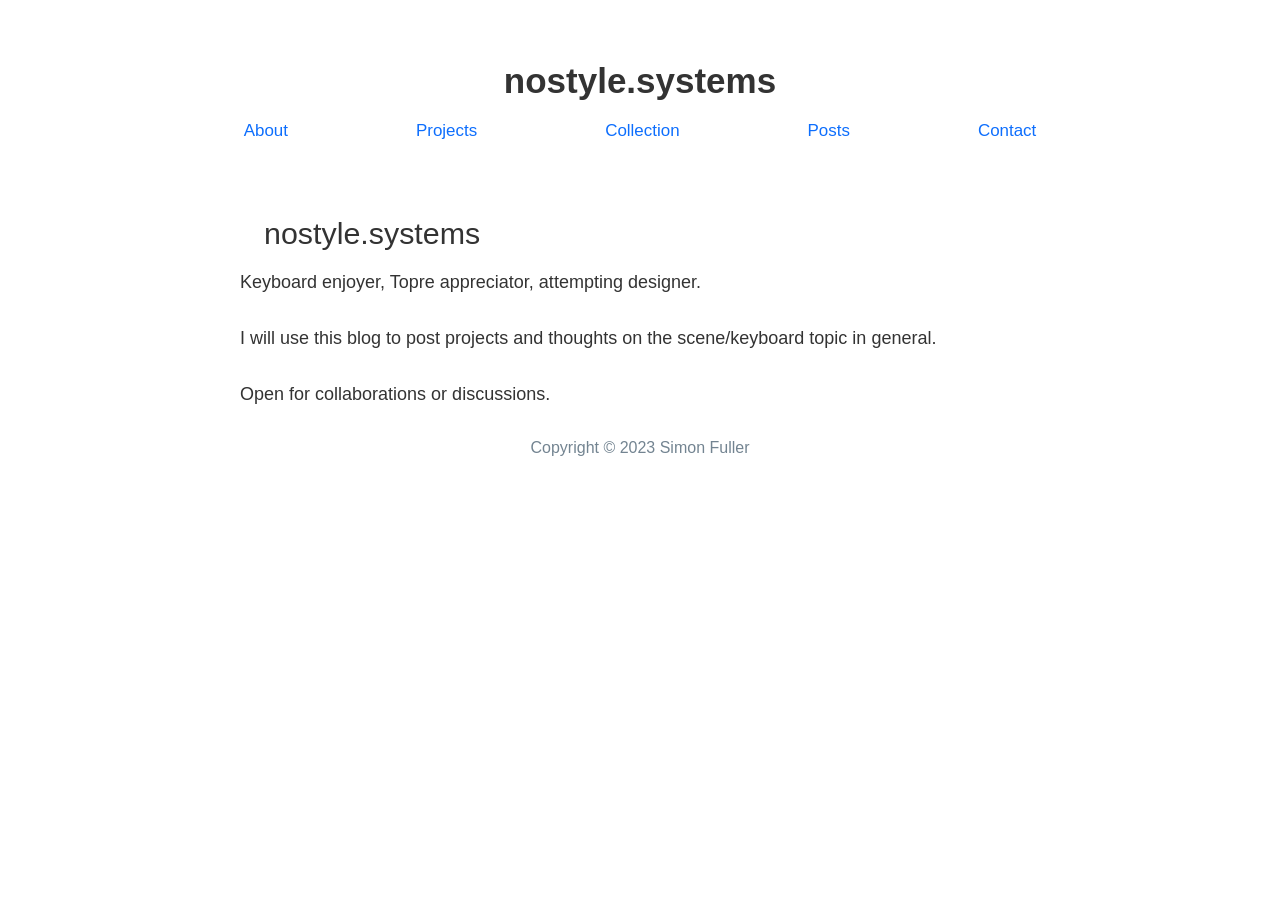
==== index.html @ 15db9824 "deploy: f954fad5d41c59210c120cf6f0f72e3d581d57b7" ====
<!doctype html><html lang=en-us><head><meta name=generator content="Hugo 0.111.1"><meta charset=utf-8><meta name=viewport content="width=device-width,initial-scale=1,shrink-to-fit=no"><title>nostyle.systems</title><meta name=HandheldFriendly content="True"><meta name=MobileOptimized content="320"><meta name=referrer content="no-referrer"><meta property="og:site_name" content="nostyle.systems"><meta property="og:locale" content="en_US"><meta property="og:title" content="nostyle.systems"><meta property="og:description" content><meta property="og:type" content="website"><meta property="og:url" content="https://no5tyle.github.io/"><meta name=twitter:card content="summary_large_image"><meta name=twitter:title content="nostyle.systems"><meta name=twitter:description content><meta name=twitter:image content="https://no5tyle.github.io"><link rel=canonical href=https://no5tyle.github.io/><link rel=stylesheet href=/css/site.min.css><link rel=stylesheet href=https://no5tyle.github.iocss/custom.css><link href=https://no5tyle.github.io/index.xml rel=alternate type=application/rss+xml title=nostyle.systems></head><body><div class="mt-xl header"><header><div class=container><div class="row justify-content-center"><div class=col-auto><a href=https://no5tyle.github.io style=display:contents><h1 class="name text-center">nostyle.systems</h1></a></div></div><div class="row justify-content-center"><div class="nav justify-content-center"><ul><li class="nav-item justify-content-center mx-auto"><a class=nav-link href=/>About</a></li><li class="nav-item justify-content-center mx-auto"><a class=nav-link href=/projects>Projects</a></li><li class="nav-item justify-content-center mx-auto"><a class=nav-link href=/collection>Collection</a></li><li class="nav-item justify-content-center mx-auto"><a class=nav-link href=/blog>Posts</a></li><li class="nav-item justify-content-center mx-auto"><a class=nav-link href=/contact>Contact</a></li></ul></div></div></div></header></div><div class=content><div class=container><div class="row justify-content-center"><div class="col-sm-12 col-lg-8"><h1 class="mx-0 mx-md-4 single-page-title">nostyle.systems</h1><div class="markdown page-content">Keyboard enjoyer, Topre appreciator, attempting designer.</br></br>I will use this blog to post projects and thoughts on the scene/keyboard topic in general.</br></br>Open for collaborations or discussions.</br></br></div></div><div class=container><span class="row justify-content-center meta" id=footer>Copyright © 2023 Simon Fuller</span>
<script defer src=https://no5tyle.github.iojs/custom.js></script></div></div></div></div></body></html>
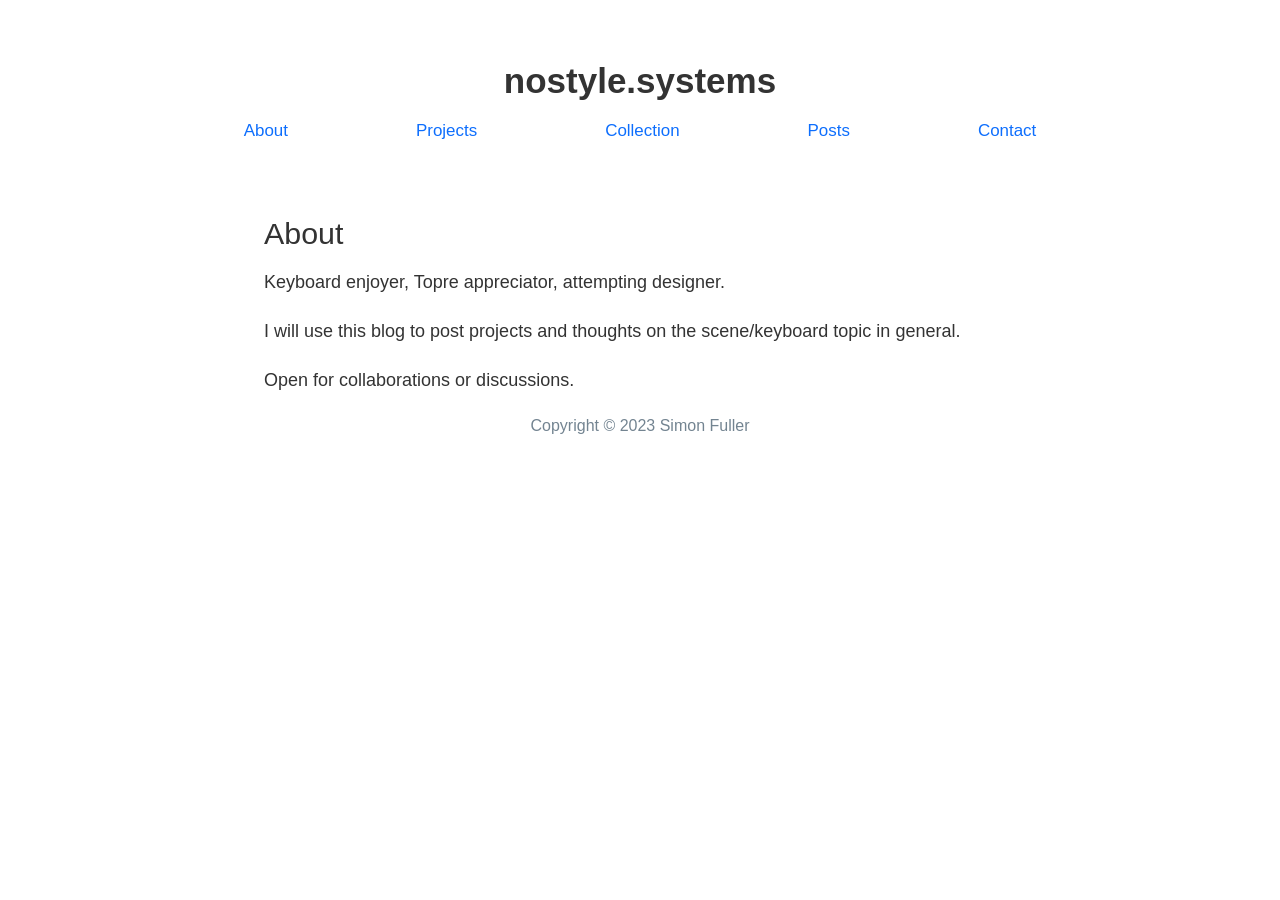
==== commit 598abae3: "deploy: 820b67e0bcd78dff0af476786abafe8ea1d43898" ====
--- a/index.html
+++ b/index.html
@@ -1,2 +1,2 @@
-<!doctype html><html lang=en-us><head><meta name=generator content="Hugo 0.111.1"><meta charset=utf-8><meta name=viewport content="width=device-width,initial-scale=1,shrink-to-fit=no"><title>nostyle.systems</title><meta name=HandheldFriendly content="True"><meta name=MobileOptimized content="320"><meta name=referrer content="no-referrer"><meta property="og:site_name" content="nostyle.systems"><meta property="og:locale" content="en_US"><meta property="og:title" content="nostyle.systems"><meta property="og:description" content><meta property="og:type" content="website"><meta property="og:url" content="https://no5tyle.github.io/"><meta name=twitter:card content="summary_large_image"><meta name=twitter:title content="nostyle.systems"><meta name=twitter:description content><meta name=twitter:image content="https://no5tyle.github.io"><link rel=canonical href=https://no5tyle.github.io/><link rel=stylesheet href=/css/site.min.css><link rel=stylesheet href=https://no5tyle.github.iocss/custom.css><link href=https://no5tyle.github.io/index.xml rel=alternate type=application/rss+xml title=nostyle.systems></head><body><div class="mt-xl header"><header><div class=container><div class="row justify-content-center"><div class=col-auto><a href=https://no5tyle.github.io style=display:contents><h1 class="name text-center">nostyle.systems</h1></a></div></div><div class="row justify-content-center"><div class="nav justify-content-center"><ul><li class="nav-item justify-content-center mx-auto"><a class=nav-link href=/>About</a></li><li class="nav-item justify-content-center mx-auto"><a class=nav-link href=/projects>Projects</a></li><li class="nav-item justify-content-center mx-auto"><a class=nav-link href=/collection>Collection</a></li><li class="nav-item justify-content-center mx-auto"><a class=nav-link href=/blog>Posts</a></li><li class="nav-item justify-content-center mx-auto"><a class=nav-link href=/contact>Contact</a></li></ul></div></div></div></header></div><div class=content><div class=container><div class="row justify-content-center"><div class="col-sm-12 col-lg-8"><h1 class="mx-0 mx-md-4 single-page-title">nostyle.systems</h1><div class="markdown page-content">Keyboard enjoyer, Topre appreciator, attempting designer.</br></br>I will use this blog to post projects and thoughts on the scene/keyboard topic in general.</br></br>Open for collaborations or discussions.</br></br></div></div><div class=container><span class="row justify-content-center meta" id=footer>Copyright © 2023 Simon Fuller</span>
+<!doctype html><html lang=en-us><head><meta charset=utf-8><meta name=viewport content="width=device-width,initial-scale=1,shrink-to-fit=no"><title>About - nostyle.systems</title><meta name=HandheldFriendly content="True"><meta name=MobileOptimized content="320"><meta name=referrer content="no-referrer"><meta property="og:site_name" content="nostyle.systems"><meta property="og:locale" content="en_US"><meta property="og:title" content="About"><meta property="og:description" content="About"><meta property="og:type" content="article"><meta property="og:url" content="https://no5tyle.github.io/"><meta property="article:section" content><meta name=twitter:card content="summary_large_image"><meta name=twitter:title content="About"><meta name=twitter:description content="About"><meta name=twitter:image content="https://no5tyle.github.io"><link rel=canonical href=https://no5tyle.github.io/><link rel=stylesheet href=/css/site.min.css><link rel=stylesheet href=https://no5tyle.github.iocss/custom.css><link href=https://no5tyle.github.io/index.xml rel=alternate type=application/rss+xml title=nostyle.systems></head><body><div class="mt-xl header"><header><div class=container><div class="row justify-content-center"><div class=col-auto><a href=https://no5tyle.github.io style=display:contents><h1 class="name text-center">nostyle.systems</h1></a></div></div><div class="row justify-content-center"><div class="nav justify-content-center"><ul><li class="nav-item justify-content-center mx-auto"><a class=nav-link href=/>About</a></li><li class="nav-item justify-content-center mx-auto"><a class=nav-link href=/projects>Projects</a></li><li class="nav-item justify-content-center mx-auto"><a class=nav-link href=/collection>Collection</a></li><li class="nav-item justify-content-center mx-auto"><a class=nav-link href=/blog>Posts</a></li><li class="nav-item justify-content-center mx-auto"><a class=nav-link href=/contact>Contact</a></li></ul></div></div></div></header></div><div class=content><div class=container><div class="row justify-content-center"><div class="col-sm-12 col-lg-8"><h1 class="mx-0 mx-md-4 single-page-title">About</h1><div class="markdown page-content"><p>Keyboard enjoyer, Topre appreciator, attempting designer.</p><p>I will use this blog to post projects and thoughts on the scene/keyboard topic in general.</p><p>Open for collaborations or discussions.</p></div></div><div class=container><span class="row justify-content-center meta" id=footer>Copyright © 2023 Simon Fuller</span>
 <script defer src=https://no5tyle.github.iojs/custom.js></script></div></div></div></div></body></html>
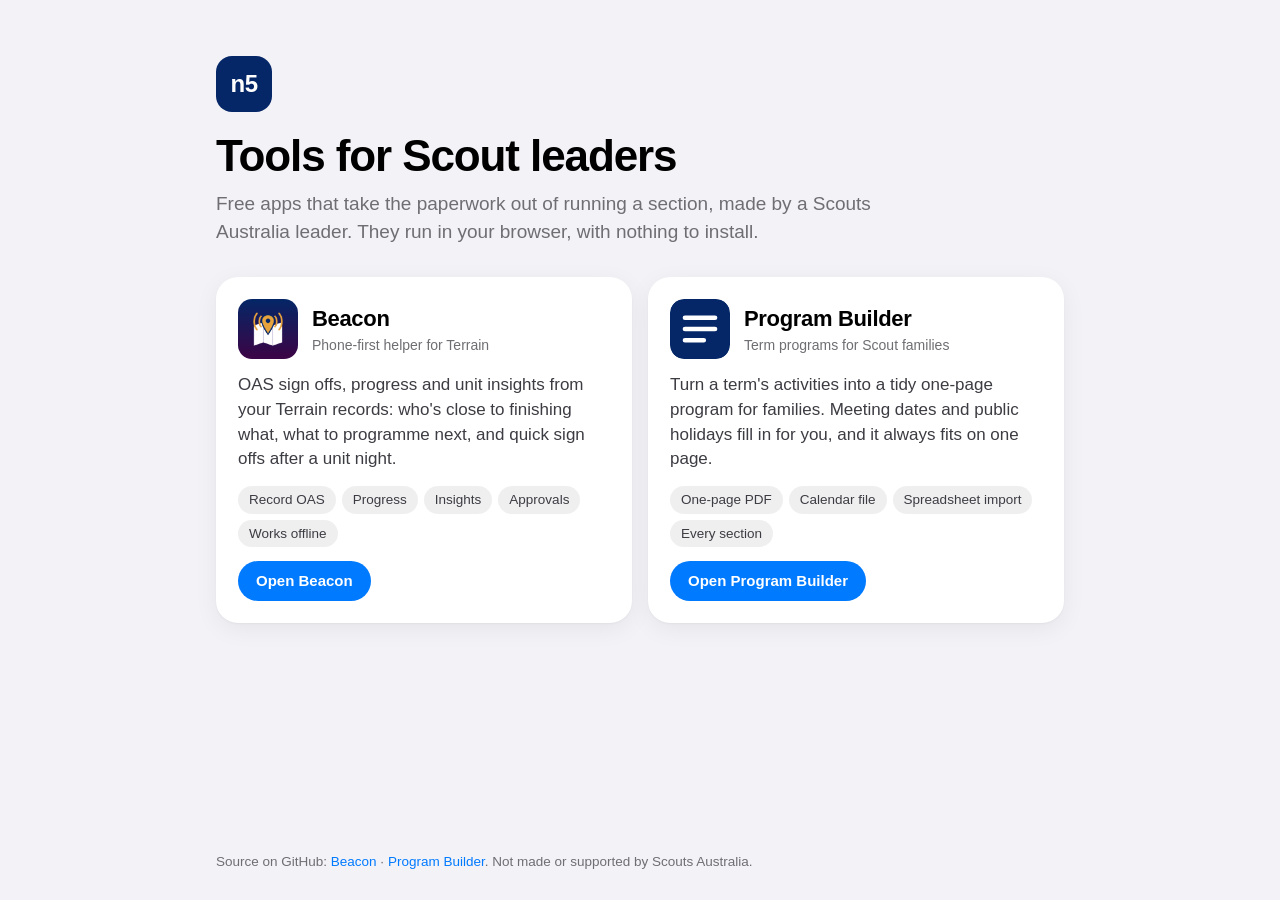
==== commit faa5cd9a: "Replace the old Hugo blog with a homepage for Beacon and the Program Builder One static page in the " ====
--- a/index.html
+++ b/index.html
@@ -1,2 +1,114 @@
-<!doctype html><html lang=en-us><head><meta charset=utf-8><meta name=viewport content="width=device-width,initial-scale=1,shrink-to-fit=no"><title>About - nostyle.systems</title><meta name=HandheldFriendly content="True"><meta name=MobileOptimized content="320"><meta name=referrer content="no-referrer"><meta property="og:site_name" content="nostyle.systems"><meta property="og:locale" content="en_US"><meta property="og:title" content="About"><meta property="og:description" content="About"><meta property="og:type" content="article"><meta property="og:url" content="https://no5tyle.github.io/"><meta property="article:section" content><meta name=twitter:card content="summary_large_image"><meta name=twitter:title content="About"><meta name=twitter:description content="About"><meta name=twitter:image content="https://no5tyle.github.io"><link rel=canonical href=https://no5tyle.github.io/><link rel=stylesheet href=/css/site.min.css><link rel=stylesheet href=https://no5tyle.github.iocss/custom.css><link href=https://no5tyle.github.io/index.xml rel=alternate type=application/rss+xml title=nostyle.systems></head><body><div class="mt-xl header"><header><div class=container><div class="row justify-content-center"><div class=col-auto><a href=https://no5tyle.github.io style=display:contents><h1 class="name text-center">nostyle.systems</h1></a></div></div><div class="row justify-content-center"><div class="nav justify-content-center"><ul><li class="nav-item justify-content-center mx-auto"><a class=nav-link href=/>About</a></li><li class="nav-item justify-content-center mx-auto"><a class=nav-link href=/projects>Projects</a></li><li class="nav-item justify-content-center mx-auto"><a class=nav-link href=/collection>Collection</a></li><li class="nav-item justify-content-center mx-auto"><a class=nav-link href=/blog>Posts</a></li><li class="nav-item justify-content-center mx-auto"><a class=nav-link href=/contact>Contact</a></li></ul></div></div></div></header></div><div class=content><div class=container><div class="row justify-content-center"><div class="col-sm-12 col-lg-8"><h1 class="mx-0 mx-md-4 single-page-title">About</h1><div class="markdown page-content"><p>Keyboard enjoyer, Topre appreciator, attempting designer.</p><p>I will use this blog to post projects and thoughts on the scene/keyboard topic in general.</p><p>Open for collaborations or discussions.</p></div></div><div class=container><span class="row justify-content-center meta" id=footer>Copyright © 2023 Simon Fuller</span>
-<script defer src=https://no5tyle.github.iojs/custom.js></script></div></div></div></div></body></html>+<!doctype html>
+<html lang="en-AU">
+<head>
+  <meta charset="utf-8">
+  <meta name="viewport" content="width=device-width, initial-scale=1, viewport-fit=cover">
+  <title>no5tyle</title>
+  <meta name="description" content="Free tools for Scouts Australia leaders: Beacon and the Program Builder.">
+  <meta name="theme-color" content="#f2f2f7" media="(prefers-color-scheme: light)">
+  <meta name="theme-color" content="#000000" media="(prefers-color-scheme: dark)">
+  <link rel="icon" href="data:image/svg+xml,%3Csvg xmlns='http://www.w3.org/2000/svg' viewBox='0 0 32 32'%3E%3Crect width='32' height='32' rx='8' fill='%23052767'/%3E%3Ctext x='16' y='22' font-family='system-ui,sans-serif' font-size='16' font-weight='700' fill='white' text-anchor='middle'%3En5%3C/text%3E%3C/svg%3E">
+  <style>
+    /* The same tokens as Beacon and the Program Builder */
+    :root {
+      color-scheme: light dark;
+      --bg: #f2f2f7; --surface: #fff; --fill: rgba(120, 120, 128, .12);
+      --text: #000; --text-2: #3c3c43; --muted: #6e6e73;
+      --tint: #007aff; --tint-fill: rgba(0, 122, 255, .12); --brand: #052767;
+      --border: rgba(60, 60, 67, .18);
+      --radius: 1.375rem; --radius-sm: .75rem;
+      --shadow: 0 1px 2px rgba(0, 0, 0, .04), 0 6px 24px rgba(0, 0, 0, .06);
+      --font: -apple-system, BlinkMacSystemFont, "SF Pro Text", "Segoe UI", Roboto, "Helvetica Neue", Arial, sans-serif;
+    }
+    @media (prefers-color-scheme: dark) {
+      :root {
+        --bg: #000; --surface: #1c1c1e; --fill: rgba(120, 120, 128, .24);
+        --text: #fff; --text-2: #ebebf5; --muted: #98989f;
+        --tint: #0a84ff; --tint-fill: rgba(10, 132, 255, .18);
+        --border: rgba(84, 84, 88, .6); --shadow: none;
+      }
+    }
+    * { box-sizing: border-box; }
+    html { -webkit-text-size-adjust: 100%; }
+    body {
+      margin: 0; min-height: 100vh; min-height: 100dvh;
+      display: flex; flex-direction: column;
+      background: var(--bg); color: var(--text); font-family: var(--font);
+      font-size: 17px; line-height: 1.45; -webkit-font-smoothing: antialiased;
+    }
+    main { flex: 1; width: 100%; max-width: 880px; margin: 0 auto; padding: max(56px, env(safe-area-inset-top)) 16px 32px; }
+    header { margin-bottom: 32px; }
+    .mark {
+      width: 56px; height: 56px; display: grid; place-items: center; margin-bottom: 20px;
+      border-radius: 16px; background: var(--brand); color: #fff; font-weight: 700; font-size: 24px; letter-spacing: -.02em;
+    }
+    h1 { margin: 0; font-size: clamp(34px, 6vw, 44px); line-height: 1.1; letter-spacing: -.025em; }
+    .lede { max-width: 36em; margin: 10px 0 0; color: var(--muted); font-size: 19px; }
+    .apps { display: grid; grid-template-columns: repeat(auto-fit, minmax(300px, 1fr)); gap: 16px; }
+    .app {
+      display: flex; flex-direction: column; gap: 14px; padding: 22px;
+      background: var(--surface); border-radius: var(--radius); box-shadow: var(--shadow);
+      color: inherit; text-decoration: none;
+      transition: transform .2s cubic-bezier(.22, 1, .36, 1);
+    }
+    .app:hover { transform: translateY(-2px); }
+    .app:active { transform: scale(.985); }
+    .app:focus-visible { outline: 3px solid var(--tint); outline-offset: 3px; }
+    .app-head { display: flex; align-items: center; gap: 14px; }
+    .icon { width: 60px; height: 60px; flex: none; border-radius: 14px; }
+    .app h2 { margin: 0; font-size: 22px; letter-spacing: -.015em; }
+    .app-tag { margin: 0; font-size: 14px; color: var(--muted); }
+    .app p.desc { margin: 0; color: var(--text-2); }
+    .app ul { margin: 0; padding: 0; list-style: none; display: flex; flex-wrap: wrap; gap: 6px; }
+    .app li { padding: 4px 11px; border-radius: 999px; background: var(--fill); color: var(--text-2); font-size: 13.5px; }
+    .open {
+      align-self: flex-start; margin-top: auto; padding: 9px 18px;
+      border-radius: 999px; background: var(--tint); color: #fff; font-weight: 600; font-size: 15px;
+    }
+    footer { width: 100%; max-width: 880px; margin: 0 auto; padding: 0 16px max(28px, env(safe-area-inset-bottom)); color: var(--muted); font-size: 13.5px; }
+    footer a { color: var(--tint); text-decoration: none; }
+    footer a:hover { text-decoration: underline; }
+  </style>
+</head>
+<body>
+  <main>
+    <header>
+      <div class="mark" aria-hidden="true">n5</div>
+      <h1>Tools for Scout leaders</h1>
+      <p class="lede">Free apps that take the paperwork out of running a section, made by a Scouts Australia leader. They run in your browser, with nothing to install.</p>
+    </header>
+
+    <section class="apps" aria-label="Apps">
+      <a class="app" href="/Beacon/">
+        <div class="app-head">
+          <img class="icon" src="beacon-icon.png" alt="" width="60" height="60">
+          <div>
+            <h2>Beacon</h2>
+            <p class="app-tag">Phone-first helper for Terrain</p>
+          </div>
+        </div>
+        <p class="desc">OAS sign offs, progress and unit insights from your Terrain records: who's close to finishing what, what to programme next, and quick sign offs after a unit night.</p>
+        <ul><li>Record OAS</li><li>Progress</li><li>Insights</li><li>Approvals</li><li>Works offline</li></ul>
+        <span class="open">Open Beacon</span>
+      </a>
+
+      <a class="app" href="/programmer/">
+        <div class="app-head">
+          <svg class="icon" viewBox="0 0 32 32" aria-hidden="true"><rect width="32" height="32" rx="7.5" fill="#052767"/><path d="M8 10h16M8 16h16M8 22h10" stroke="#fff" stroke-width="2.5" stroke-linecap="round"/></svg>
+          <div>
+            <h2>Program Builder</h2>
+            <p class="app-tag">Term programs for Scout families</p>
+          </div>
+        </div>
+        <p class="desc">Turn a term's activities into a tidy one-page program for families. Meeting dates and public holidays fill in for you, and it always fits on one page.</p>
+        <ul><li>One-page PDF</li><li>Calendar file</li><li>Spreadsheet import</li><li>Every section</li></ul>
+        <span class="open">Open Program Builder</span>
+      </a>
+    </section>
+  </main>
+  <footer>
+    Source on GitHub: <a href="https://github.com/no5tyle/Beacon">Beacon</a> · <a href="https://github.com/no5tyle/programmer">Program Builder</a>.
+    Not made or supported by Scouts Australia.
+  </footer>
+</body>
+</html>
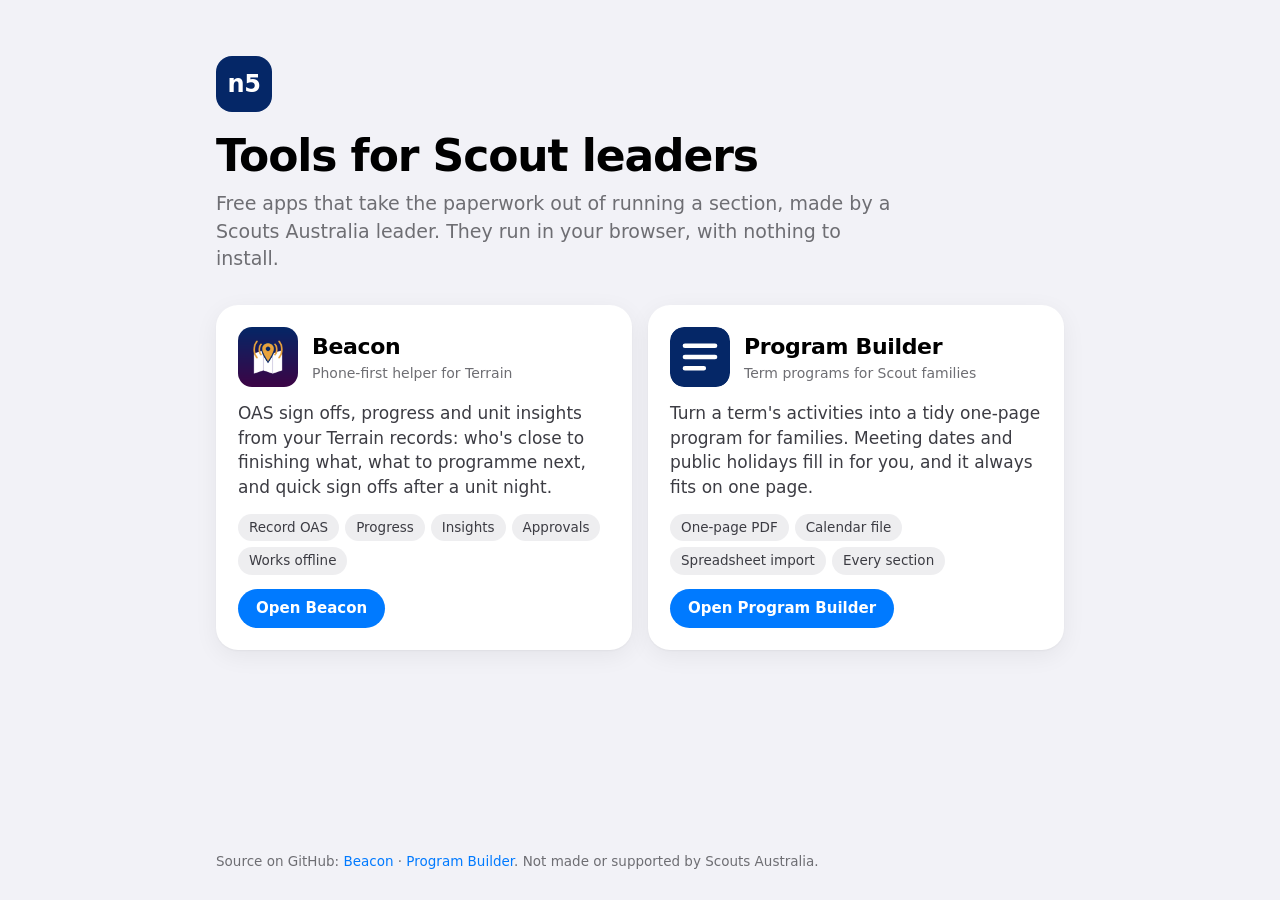
==== commit 584eeb70: "Add the shared stylesheet, and use it on the homepage shared/no5tyle.css holds the colours (light an" ====
--- a/index.html
+++ b/index.html
@@ -8,26 +8,11 @@
   <meta name="theme-color" content="#f2f2f7" media="(prefers-color-scheme: light)">
   <meta name="theme-color" content="#000000" media="(prefers-color-scheme: dark)">
   <link rel="icon" href="data:image/svg+xml,%3Csvg xmlns='http://www.w3.org/2000/svg' viewBox='0 0 32 32'%3E%3Crect width='32' height='32' rx='8' fill='%23052767'/%3E%3Ctext x='16' y='22' font-family='system-ui,sans-serif' font-size='16' font-weight='700' fill='white' text-anchor='middle'%3En5%3C/text%3E%3C/svg%3E">
+  <link rel="stylesheet" href="/shared/no5tyle.css">
   <style>
-    /* The same tokens as Beacon and the Program Builder */
-    :root {
-      color-scheme: light dark;
-      --bg: #f2f2f7; --surface: #fff; --fill: rgba(120, 120, 128, .12);
-      --text: #000; --text-2: #3c3c43; --muted: #6e6e73;
-      --tint: #007aff; --tint-fill: rgba(0, 122, 255, .12); --brand: #052767;
-      --border: rgba(60, 60, 67, .18);
-      --radius: 1.375rem; --radius-sm: .75rem;
-      --shadow: 0 1px 2px rgba(0, 0, 0, .04), 0 6px 24px rgba(0, 0, 0, .06);
-      --font: -apple-system, BlinkMacSystemFont, "SF Pro Text", "Segoe UI", Roboto, "Helvetica Neue", Arial, sans-serif;
-    }
-    @media (prefers-color-scheme: dark) {
-      :root {
-        --bg: #000; --surface: #1c1c1e; --fill: rgba(120, 120, 128, .24);
-        --text: #fff; --text-2: #ebebf5; --muted: #98989f;
-        --tint: #0a84ff; --tint-fill: rgba(10, 132, 255, .18);
-        --border: rgba(84, 84, 88, .6); --shadow: none;
-      }
-    }
+    /* Colours, rounding and type come from shared/no5tyle.css, like every app */
+    :root { --card-shadow: 0 1px 2px rgba(0, 0, 0, .04), 0 6px 24px rgba(0, 0, 0, .06); }
+    @media (prefers-color-scheme: dark) { :root { --card-shadow: none; } }
     * { box-sizing: border-box; }
     html { -webkit-text-size-adjust: 100%; }
     body {
@@ -47,13 +32,13 @@
     .apps { display: grid; grid-template-columns: repeat(auto-fit, minmax(300px, 1fr)); gap: 16px; }
     .app {
       display: flex; flex-direction: column; gap: 14px; padding: 22px;
-      background: var(--surface); border-radius: var(--radius); box-shadow: var(--shadow);
+      background: var(--surface); border-radius: var(--radius-lg); box-shadow: var(--card-shadow);
       color: inherit; text-decoration: none;
       transition: transform .2s cubic-bezier(.22, 1, .36, 1);
     }
     .app:hover { transform: translateY(-2px); }
     .app:active { transform: scale(.985); }
-    .app:focus-visible { outline: 3px solid var(--tint); outline-offset: 3px; }
+    .app:focus-visible { outline: 3px solid var(--focus-ring); outline-offset: 3px; }
     .app-head { display: flex; align-items: center; gap: 14px; }
     .icon { width: 60px; height: 60px; flex: none; border-radius: 14px; }
     .app h2 { margin: 0; font-size: 22px; letter-spacing: -.015em; }
--- a/shared/no5tyle.css
+++ b/shared/no5tyle.css
@@ -0,0 +1,155 @@
+/*
+  no5tyle's shared look: the colours, rounding, glass and type that Beacon, the Program Builder,
+  Snag Calc and this homepage all use. Each app links this file first and keeps only its own extras in
+  its own stylesheet:
+
+    <link rel="stylesheet" href="https://no5tyle.github.io/shared/no5tyle.css">
+
+  Apple's system colours (iOS 26, Liquid Glass): a grouped grey background with white content on it,
+  one blue tint for controls, capsule buttons, rounded fields, rounder cards. Dark mode follows the
+  device on screen; printing always uses the light colours.
+
+  Changing a value here changes every app the next time it's opened, so add new names rather than
+  changing what an existing one means.
+*/
+:root {
+  color-scheme: light dark;
+
+  /* Surfaces: the grouped background, and content on it */
+  --bg: #f2f2f7;
+  --surface: #fff;
+  --surface-2: #f7f7fa;
+  --surface-3: #e5e5ea;
+  --fill: rgba(118, 118, 128, 0.12);
+  --fill-strong: rgba(118, 118, 128, 0.2);
+  --hover: rgba(118, 118, 128, 0.1);
+  --stripe: rgba(118, 118, 128, 0.06);
+  --border: rgba(60, 60, 67, 0.16);
+  --border-soft: rgba(60, 60, 67, 0.1);
+  --input-border: rgba(60, 60, 67, 0.2);
+
+  /* Text */
+  --text: #000;
+  --text-2: #3c3c43;
+  --muted: #6e6e73;
+  --faint: #aeaeb2;
+
+  /* Scouts navy, for app icons and marks; the gold accent */
+  --brand: #052767;
+  --accent: #e8a33d;
+
+  /* The tint, as iOS tints controls: buttons, links, the current tab or page */
+  --tint: #007aff;
+  --primary: var(--tint);
+  --primary-hover: #0066d6;
+  --primary-text: #fff;
+  --link: var(--tint);
+  --brand-text: var(--tint);
+  --tint-fill: rgba(0, 122, 255, 0.12);
+  --tint-fill-strong: rgba(0, 122, 255, 0.2);
+  --focus-ring: rgba(0, 122, 255, 0.35);
+
+  /* Apple's accessible green, red and orange */
+  --success: #248a3d;
+  --danger: #d70015;
+  --warning: #ff9500;
+  --alert-success-bg: rgba(52, 199, 89, 0.14);
+  --alert-success-border: transparent;
+  --alert-success-text: #1b6b30;
+  --alert-warning-bg: rgba(255, 149, 0, 0.14);
+  --alert-warning-border: transparent;
+  --alert-warning-text: #8a4b00;
+  --alert-danger-bg: rgba(255, 59, 48, 0.12);
+  --alert-danger-border: transparent;
+  --alert-danger-text: #b0000f;
+  --alert-info-bg: rgba(0, 122, 255, 0.1);
+  --alert-info-border: transparent;
+  --alert-info-text: #0055b3;
+
+  /* Menus and sheets that float over the page */
+  --shadow: 0 10px 40px rgba(0, 0, 0, 0.16);
+
+  /* Concentric rounding: controls are capsules (999px), fields rounded, cards and panels rounder */
+  --radius: 0.75rem;
+  --radius-lg: 1.375rem;
+
+  /* A bar across the top: the grouped background, see-through, like iOS's navigation bar */
+  --bar-bg: rgba(242, 242, 247, 0.82);
+  --bar-filter: blur(20px) saturate(180%);
+
+  /*
+    Liquid Glass, for controls that float over the content (tab bars, bottom bars): nearly clear, with
+    what's behind blurred and made more vivid, lit like a bevelled lens
+  */
+  --glass-bg: rgba(255, 255, 255, 0.2);
+  --glass-sheen: linear-gradient(135deg, rgba(255, 255, 255, 0.15) 0%, rgba(255, 255, 255, 0) 40%);
+  --glass-shadow:
+    inset 1px 1px 0 rgba(255, 255, 255, 0.45), inset -1px -1px 0 rgba(255, 255, 255, 0.1),
+    inset 0 8px 32px rgba(255, 255, 255, 0.15), 0 0 0 0.5px rgba(0, 0, 0, 0.08),
+    0 12px 40px rgba(0, 0, 0, 0.25);
+  --glass-filter: blur(12px) saturate(200%) brightness(1.1) contrast(1.1);
+  --glass-text: #000;
+  --glass-motion: 0.5s cubic-bezier(0.22, 1, 0.36, 1);
+  --glass-active-bg: rgba(0, 0, 0, 0.06);
+  --glass-active-text: var(--tint);
+
+  /* A short message at the bottom of the screen */
+  --toast-bg: rgba(28, 28, 30, 0.92);
+
+  --font:
+    -apple-system, system-ui, BlinkMacSystemFont, 'SF Pro Text', 'Helvetica Neue', 'Segoe UI', Roboto,
+    Arial, sans-serif;
+}
+
+@media screen and (prefers-color-scheme: dark) {
+  :root {
+    --bg: #000;
+    --surface: #1c1c1e;
+    --surface-2: #2c2c2e;
+    --surface-3: #3a3a3c;
+    --fill: rgba(118, 118, 128, 0.24);
+    --fill-strong: rgba(118, 118, 128, 0.36);
+    --hover: rgba(118, 118, 128, 0.18);
+    --stripe: rgba(118, 118, 128, 0.1);
+    --border: rgba(84, 84, 88, 0.6);
+    --border-soft: rgba(84, 84, 88, 0.4);
+    --input-border: rgba(84, 84, 88, 0.65);
+
+    --text: #fff;
+    --text-2: #ebebf5;
+    --muted: #98989f;
+    --faint: #636366;
+
+    --tint: #0a84ff;
+    --primary-hover: #409cff;
+    --tint-fill: rgba(10, 132, 255, 0.18);
+    --tint-fill-strong: rgba(10, 132, 255, 0.28);
+    --focus-ring: rgba(10, 132, 255, 0.45);
+
+    --success: #30d158;
+    --danger: #ff453a;
+    --warning: #ff9f0a;
+    --alert-success-bg: rgba(48, 209, 88, 0.16);
+    --alert-success-text: #7ee29b;
+    --alert-warning-bg: rgba(255, 159, 10, 0.16);
+    --alert-warning-text: #ffc670;
+    --alert-danger-bg: rgba(255, 69, 58, 0.16);
+    --alert-danger-text: #ff8a82;
+    --alert-info-bg: rgba(10, 132, 255, 0.16);
+    --alert-info-text: #7cb8ff;
+
+    --shadow: 0 10px 40px rgba(0, 0, 0, 0.6);
+
+    --bar-bg: rgba(0, 0, 0, 0.78);
+
+    /* Tinted a little dark, so text on the glass stays readable over bright content behind it */
+    --glass-bg: rgba(18, 18, 20, 0.4);
+    --glass-shadow:
+      inset 1px 1px 0 rgba(255, 255, 255, 0.45), inset -1px -1px 0 rgba(255, 255, 255, 0.1),
+      inset 0 8px 32px rgba(255, 255, 255, 0.15), 0 12px 40px rgba(0, 0, 0, 0.25);
+    --glass-text: #fff;
+    --glass-active-bg: rgba(255, 255, 255, 0.14);
+
+    --toast-bg: rgba(58, 58, 60, 0.95);
+  }
+}
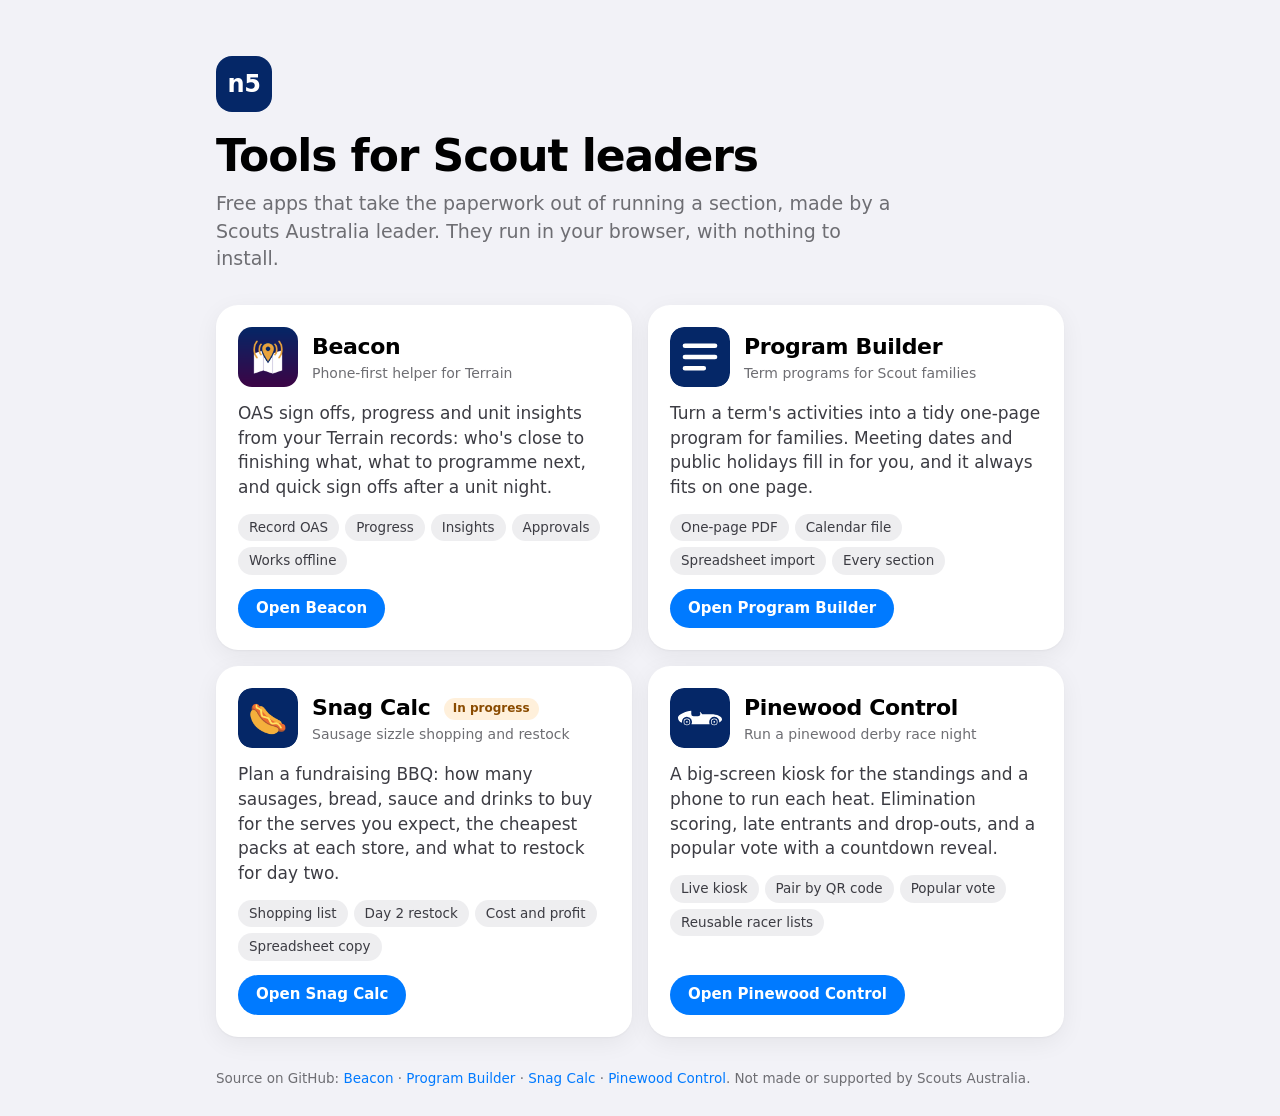
==== commit 4afc92a7: "Add Snag Calc and Pinewood Control to the homepage Snag Calc is marked as in progress; Pinewood Cont" ====
--- a/index.html
+++ b/index.html
@@ -4,7 +4,7 @@
   <meta charset="utf-8">
   <meta name="viewport" content="width=device-width, initial-scale=1, viewport-fit=cover">
   <title>no5tyle</title>
-  <meta name="description" content="Free tools for Scouts Australia leaders: Beacon and the Program Builder.">
+  <meta name="description" content="Free tools for Scouts Australia leaders: Beacon, the Program Builder, Snag Calc and Pinewood Control.">
   <meta name="theme-color" content="#f2f2f7" media="(prefers-color-scheme: light)">
   <meta name="theme-color" content="#000000" media="(prefers-color-scheme: dark)">
   <link rel="icon" href="data:image/svg+xml,%3Csvg xmlns='http://www.w3.org/2000/svg' viewBox='0 0 32 32'%3E%3Crect width='32' height='32' rx='8' fill='%23052767'/%3E%3Ctext x='16' y='22' font-family='system-ui,sans-serif' font-size='16' font-weight='700' fill='white' text-anchor='middle'%3En5%3C/text%3E%3C/svg%3E">
@@ -43,6 +43,11 @@
     .icon { width: 60px; height: 60px; flex: none; border-radius: 14px; }
     .app h2 { margin: 0; font-size: 22px; letter-spacing: -.015em; }
     .app-tag { margin: 0; font-size: 14px; color: var(--muted); }
+    .wip {
+      display: inline-block; margin-left: 6px; padding: 2px 9px; vertical-align: 3px;
+      border-radius: 999px; background: var(--alert-warning-bg); color: var(--alert-warning-text);
+      font-size: 12px; font-weight: 600; letter-spacing: 0;
+    }
     .app p.desc { margin: 0; color: var(--text-2); }
     .app ul { margin: 0; padding: 0; list-style: none; display: flex; flex-wrap: wrap; gap: 6px; }
     .app li { padding: 4px 11px; border-radius: 999px; background: var(--fill); color: var(--text-2); font-size: 13.5px; }
@@ -89,10 +94,35 @@
         <ul><li>One-page PDF</li><li>Calendar file</li><li>Spreadsheet import</li><li>Every section</li></ul>
         <span class="open">Open Program Builder</span>
       </a>
+      <a class="app" href="/snagCalc/">
+        <div class="app-head">
+          <svg class="icon" viewBox="0 0 32 32" aria-hidden="true"><rect width="32" height="32" rx="7.5" fill="#052767"/><text x="16" y="22.5" font-size="17" text-anchor="middle">🌭</text></svg>
+          <div>
+            <h2>Snag Calc <span class="wip">In progress</span></h2>
+            <p class="app-tag">Sausage sizzle shopping and restock</p>
+          </div>
+        </div>
+        <p class="desc">Plan a fundraising BBQ: how many sausages, bread, sauce and drinks to buy for the serves you expect, the cheapest packs at each store, and what to restock for day two.</p>
+        <ul><li>Shopping list</li><li>Day 2 restock</li><li>Cost and profit</li><li>Spreadsheet copy</li></ul>
+        <span class="open">Open Snag Calc</span>
+      </a>
+
+      <a class="app" href="https://pinewood.nostyle.app/">
+        <div class="app-head">
+          <svg class="icon" viewBox="0 0 512 512" aria-hidden="true"><rect width="512" height="512" rx="120" fill="#052767"/><g transform="translate(51 51) scale(.8)"><path fill="#fff" d="M408.29 262.879a35.125 35.125 0 1 0 35.125 35.125 35.17 35.17 0 0 0-35.125-35.125zm0 62.873a27.736 27.736 0 1 1 27.736-27.737 27.736 27.736 0 0 1-27.736 27.748zm8.876-27.737a8.876 8.876 0 1 1-8.876-8.875 8.876 8.876 0 0 1 8.876 8.875zm-265.538 0a35.125 35.125 0 1 0-35.126 35.126 35.17 35.17 0 0 0 35.126-35.126zm-35.126 27.737a27.736 27.736 0 1 1 27.737-27.737 27.736 27.736 0 0 1-27.737 27.748zm345.452-21.823a53.997 53.997 0 1 0-107.617-5.925 53.665 53.665 0 0 0 5.447 23.61H165.008a53.986 53.986 0 1 0-101.849-15.211C37.542 295.64 21 278.033 21 250.186c0-28.846 86.87-69.418 142.122-71.327v34.094a24.83 24.83 0 0 0 24.83 24.83h47.517a24.774 24.774 0 0 0 24.409-20.758s-1.62-21.668-6.813-25.518l3.407-2.54 24.474 28.08h94.104c63.994-.022 115.95 23.42 115.95 52.266 0 13.314-10.973 25.396-29.046 34.616zm-336.576-5.925a8.876 8.876 0 1 1-8.876-8.876 8.876 8.876 0 0 1 8.876 8.887z"/></g></svg>
+          <div>
+            <h2>Pinewood Control</h2>
+            <p class="app-tag">Run a pinewood derby race night</p>
+          </div>
+        </div>
+        <p class="desc">A big-screen kiosk for the standings and a phone to run each heat. Elimination scoring, late entrants and drop-outs, and a popular vote with a countdown reveal.</p>
+        <ul><li>Live kiosk</li><li>Pair by QR code</li><li>Popular vote</li><li>Reusable racer lists</li></ul>
+        <span class="open">Open Pinewood Control</span>
+      </a>
     </section>
   </main>
   <footer>
-    Source on GitHub: <a href="https://github.com/no5tyle/Beacon">Beacon</a> · <a href="https://github.com/no5tyle/programmer">Program Builder</a>.
+    Source on GitHub: <a href="https://github.com/no5tyle/Beacon">Beacon</a> · <a href="https://github.com/no5tyle/programmer">Program Builder</a> · <a href="https://github.com/no5tyle/snagCalc">Snag Calc</a> · <a href="https://github.com/no5tyle/pinewood-control">Pinewood Control</a>.
     Not made or supported by Scouts Australia.
   </footer>
 </body>
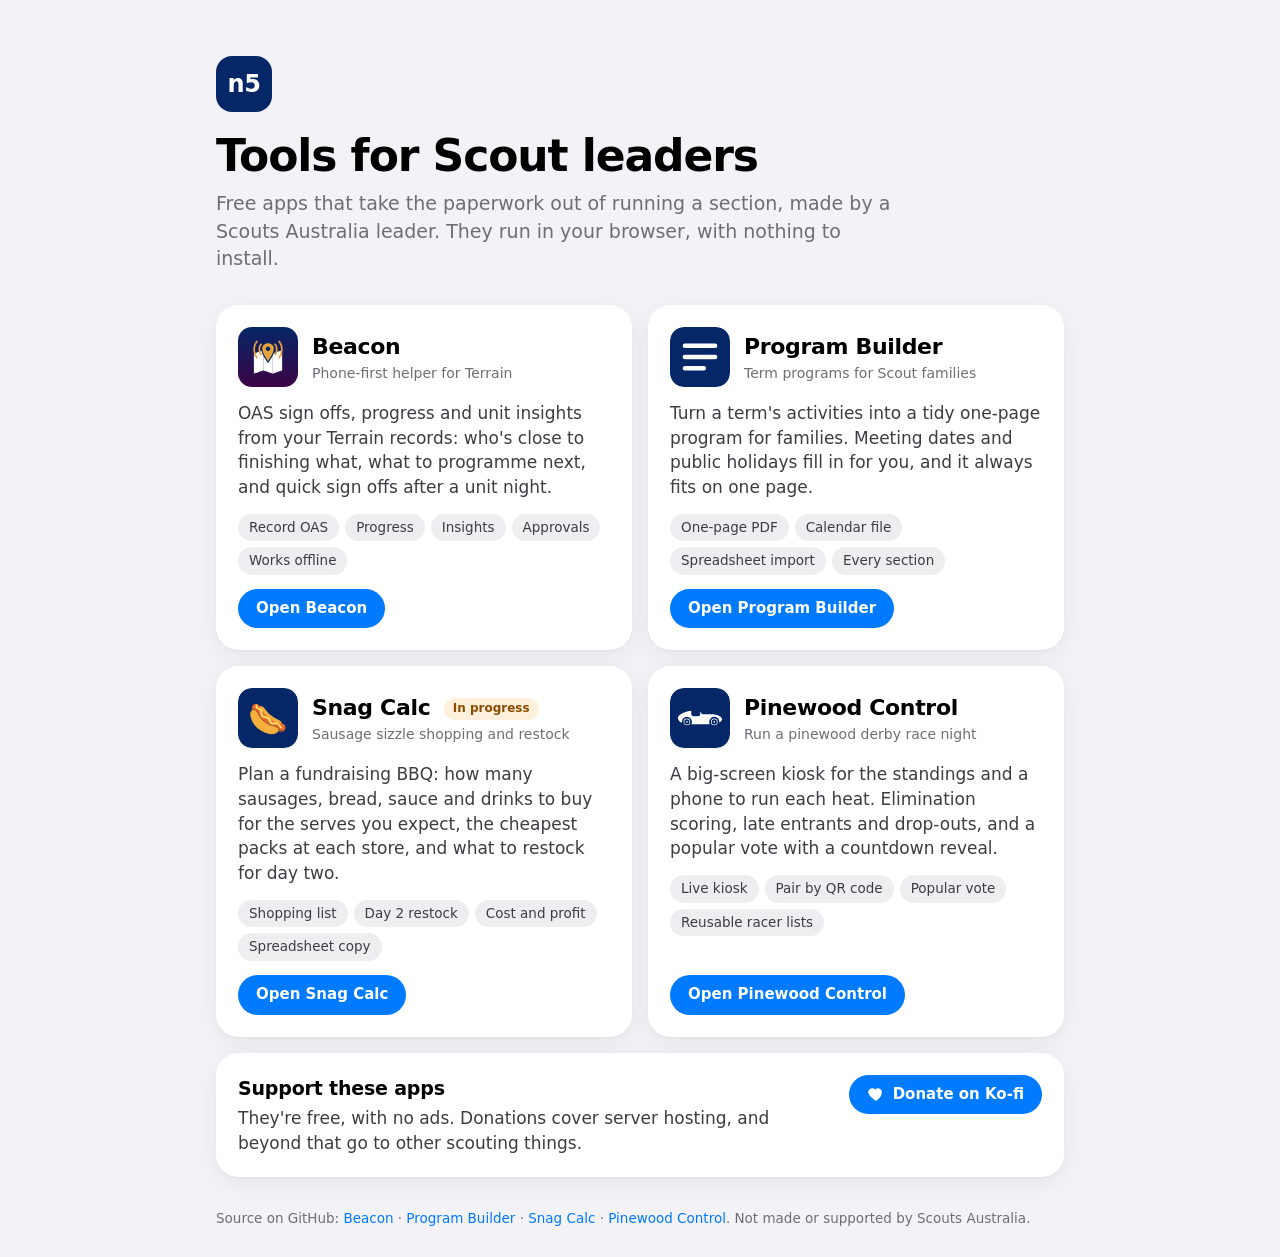
==== commit d1c18b40: "Add a donation link to the homepage A Support these apps card under the apps, linking to Ko-fi, repl" ====
--- a/index.html
+++ b/index.html
@@ -55,6 +55,16 @@
       align-self: flex-start; margin-top: auto; padding: 9px 18px;
       border-radius: 999px; background: var(--tint); color: #fff; font-weight: 600; font-size: 15px;
     }
+    .support {
+      display: flex; flex-wrap: wrap; align-items: center; justify-content: space-between; gap: 16px 24px;
+      margin-top: 16px; padding: 22px;
+      background: var(--surface); border-radius: var(--radius-lg); box-shadow: var(--card-shadow);
+    }
+    .support h2 { margin: 0 0 4px; font-size: 19px; letter-spacing: -.01em; }
+    .support p { margin: 0; max-width: 34em; color: var(--text-2); }
+    .donate { display: inline-flex; align-items: center; gap: 8px; margin: 0; text-decoration: none; }
+    .donate svg { width: 18px; height: 18px; }
+    .donate:focus-visible { outline: 3px solid var(--focus-ring); outline-offset: 3px; }
     footer { width: 100%; max-width: 880px; margin: 0 auto; padding: 0 16px max(28px, env(safe-area-inset-bottom)); color: var(--muted); font-size: 13.5px; }
     footer a { color: var(--tint); text-decoration: none; }
     footer a:hover { text-decoration: underline; }
@@ -120,6 +130,17 @@
         <span class="open">Open Pinewood Control</span>
       </a>
     </section>
+
+    <section class="support" aria-labelledby="support-title">
+      <div>
+        <h2 id="support-title">Support these apps</h2>
+        <p>They're free, with no ads. Donations cover server hosting, and beyond that go to other scouting things.</p>
+      </div>
+      <a class="open donate" href="https://ko-fi.com/nostyle" target="_blank" rel="noreferrer">
+        <svg viewBox="0 0 24 24" aria-hidden="true"><path fill="currentColor" d="M12 21s-7-4.35-9.33-8.46C.76 9.06 2.2 5.5 5.9 4.6c1.9-.46 3.7.2 4.96 1.6 1.26-1.4 3.06-2.06 4.96-1.6 3.7.9 5.14 4.46 3.23 7.94C19 16.65 12 21 12 21Z"/></svg>
+        Donate on Ko-fi
+      </a>
+    </section>
   </main>
   <footer>
     Source on GitHub: <a href="https://github.com/no5tyle/Beacon">Beacon</a> · <a href="https://github.com/no5tyle/programmer">Program Builder</a> · <a href="https://github.com/no5tyle/snagCalc">Snag Calc</a> · <a href="https://github.com/no5tyle/pinewood-control">Pinewood Control</a>.
--- a/shared/no5tyle.css
+++ b/shared/no5tyle.css
@@ -153,3 +153,199 @@
     --toast-bg: rgba(58, 58, 60, 0.95);
   }
 }
+
+/*
+  The app switcher at the top left of every app (shared/app-switcher.js). Before the script runs, the
+  element shows whatever it holds: the app's own icon.
+*/
+n5-app-switcher {
+  --n5-switch-size: 36px;
+  position: relative;
+  display: inline-flex;
+  flex: none;
+  align-items: center;
+}
+
+/* Once the switcher has drawn itself, the stand-in it held is hidden (but left in place) */
+n5-app-switcher.n5-switch > :not(.n5-switch-btn, .n5-switch-menu, .n5-switch-backdrop) {
+  display: none !important;
+}
+
+n5-app-switcher > img {
+  width: var(--n5-switch-size);
+  height: var(--n5-switch-size);
+  border-radius: calc(var(--n5-switch-size) * 0.28);
+}
+
+.n5-switch-btn {
+  display: inline-flex;
+  align-items: center;
+  gap: 2px;
+  min-height: 0;
+  margin: -4px;
+  padding: 4px 3px 4px 4px;
+  border: 0;
+  border-radius: calc(var(--n5-switch-size) * 0.28 + 4px);
+  background: transparent;
+  color: var(--muted);
+  font: inherit;
+  cursor: pointer;
+  transition: background-color 0.15s;
+  -webkit-tap-highlight-color: transparent;
+}
+
+.n5-switch-btn:hover,
+.n5-switch-btn[aria-expanded='true'] {
+  background: var(--hover);
+  color: var(--text);
+  filter: none;
+}
+
+.n5-switch-btn:active {
+  transform: none;
+}
+
+.n5-switch-btn:focus-visible {
+  outline: 3px solid var(--focus-ring);
+  outline-offset: 2px;
+}
+
+.n5-switch-icon {
+  display: block;
+  width: var(--n5-switch-size);
+  height: var(--n5-switch-size);
+  border-radius: calc(var(--n5-switch-size) * 0.28);
+}
+
+.n5-switch-chevron {
+  width: 12px;
+  height: 12px;
+  flex: none;
+  transition: transform 0.2s;
+}
+
+.n5-switch-btn[aria-expanded='true'] .n5-switch-chevron {
+  transform: rotate(180deg);
+}
+
+.n5-switch-backdrop {
+  position: fixed;
+  inset: 0;
+  z-index: 999;
+}
+
+.n5-switch-menu {
+  position: absolute;
+  top: calc(100% + 8px);
+  left: -4px;
+  z-index: 1000;
+  display: grid;
+  gap: 2px;
+  width: min(20rem, calc(100vw - 24px));
+  padding: 6px;
+  border-radius: var(--radius-lg);
+  background: var(--surface);
+  color: var(--text);
+  box-shadow: var(--shadow), 0 0 0 0.5px var(--border);
+  font-family: var(--font);
+  font-size: 15px;
+  line-height: 1.3;
+  text-align: left;
+  transform-origin: top left;
+  animation: n5-switch-in 0.2s cubic-bezier(0.32, 0.72, 0, 1);
+}
+
+.n5-switch-backdrop[hidden],
+.n5-switch-menu[hidden] {
+  display: none;
+}
+
+@keyframes n5-switch-in {
+  from {
+    opacity: 0;
+    transform: scale(0.92);
+  }
+}
+
+@media (prefers-reduced-motion: reduce) {
+  .n5-switch-menu {
+    animation: none;
+  }
+}
+
+.n5-switch-head {
+  padding: 6px 10px 4px;
+  color: var(--muted);
+  font-size: 12px;
+  font-weight: 600;
+  letter-spacing: 0.04em;
+  text-transform: uppercase;
+}
+
+.n5-switch-item {
+  display: flex;
+  align-items: center;
+  gap: 12px;
+  min-width: 0;
+  min-height: 52px;
+  padding: 6px 10px;
+  border-radius: var(--radius);
+  color: var(--text);
+  text-decoration: none;
+}
+
+.n5-switch-item:hover,
+.n5-switch-item:focus-visible {
+  background: var(--hover);
+  outline: none;
+}
+
+.n5-switch-item[aria-current='page'] {
+  background: var(--tint-fill);
+}
+
+.n5-switch-item img {
+  width: 36px;
+  height: 36px;
+  flex: none;
+  border-radius: 10px;
+}
+
+.n5-switch-text {
+  display: flex;
+  flex: 1;
+  flex-direction: column;
+  min-width: 0;
+}
+
+.n5-switch-name {
+  font-weight: 600;
+}
+
+.n5-switch-tagline {
+  overflow: hidden;
+  color: var(--muted);
+  font-size: 13px;
+  text-overflow: ellipsis;
+  white-space: nowrap;
+}
+
+.n5-switch-check {
+  width: 16px;
+  height: 16px;
+  flex: none;
+  color: var(--tint);
+}
+
+.n5-switch-all {
+  margin-top: 4px;
+  border-top: 0.5px solid var(--border);
+  border-radius: 0 0 var(--radius) var(--radius);
+  padding-top: 10px;
+}
+
+@media print {
+  n5-app-switcher {
+    display: none !important;
+  }
+}
